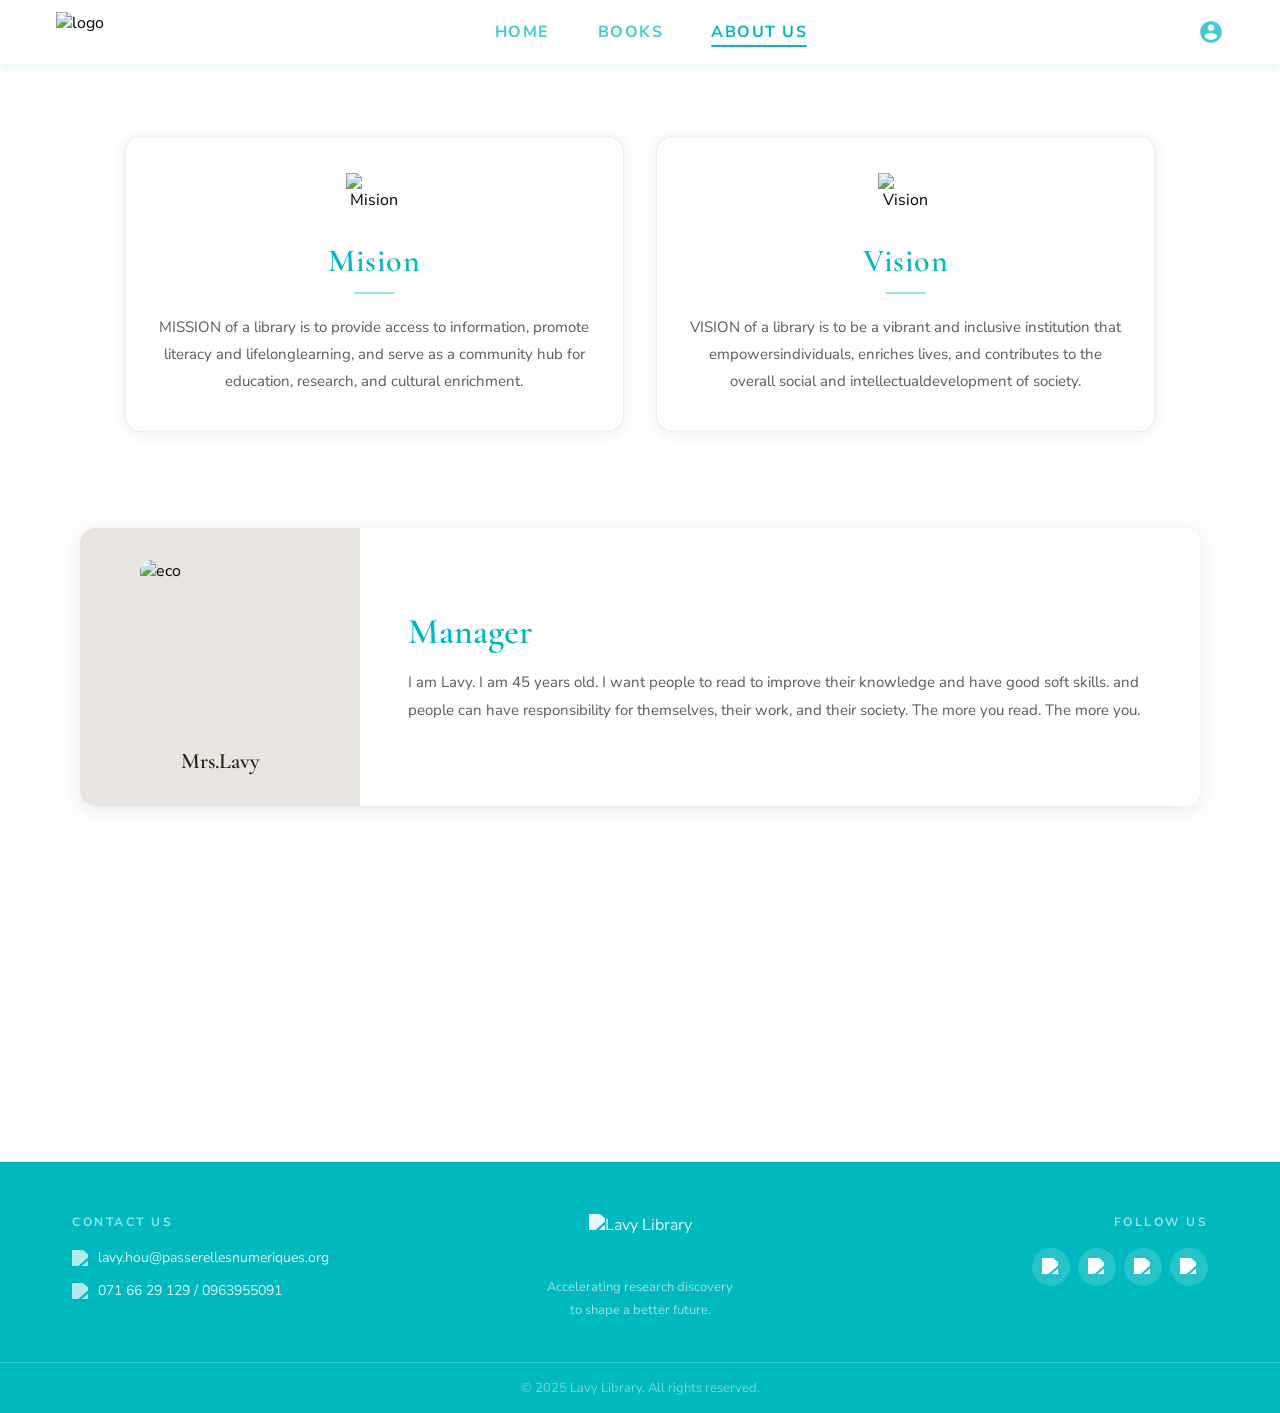
==== pages/about_us.html @ 23744863 "refactor: update navigation bar layout and standardize footer design across all pages" ====
<!DOCTYPE html>
<html lang="en">

<head>
    <meta charset="UTF-8">
    <meta name="viewport" content="width=device-width, initial-scale=1.0">
    <link href='https://unpkg.com/boxicons@2.1.4/css/boxicons.min.css' rel='stylesheet'>
    <link rel="stylesheet" href="https://fonts.googleapis.com/icon?family=Material+Icons">
    <title>About Us</title>
    <link rel="icon" href="../images/header-logo.png" type="image/icon type">
    <link rel="stylesheet" href="../css/about_us.css">
</head>

<body>
    <nav>
        <div class="logo">
            <img src="../images/logo.png" alt="logo">
        </div>
        <div class="menu-bar">
            <ul>
                <li><a href="/index.html">Home</a></li>
                <li><a href="../pages/books.html">Books</a></li>
                <li><a href="#" style="color: #00B9BE;">About us</a></li>
            </ul>
        </div>
        <a href="../pages/register.html"><i class="material-icons icons-color">account_circle</i></a>
    </nav>
    <main>
        <div class="about-main-center">
            <div class="card-header">
                <div class="card-header-1">
                    <img src="../images/about-us/mission.png" alt="Mision">
                    <h3>Mision</h3>
                    <hr>
                </div>
                <div class="card-header-2">
                    <p>MISSION of a library is to provide access to information, promote literacy and lifelonglearning,
                        and serve as a community hub for education, research, and cultural enrichment.</p>
                </div>
            </div>
            <div class="card-bottom">
                <div class="card-bottom-1">
                    <img src="../images/about-us/visions.png" alt="Vision">
                    <h3>Vision</h3>
                    <hr>
                </div>
                <div class="card-bottom-2">
                    <p>VISION of a library is to be a vibrant and inclusive institution that empowersindividuals,
                        enriches lives, and contributes to the overall social and intellectualdevelopment of society.
                    </p>
                </div>
            </div>
        </div>
    </main>
    <div class="card-ceo">
        <div class="card-ceo-left">
            <img src="../images/about-us/teacher.jfif" alt="eco">
            <h3>Mrs.Lavy</h3>
        </div>
        <div class="card-ceo-right">
            <h2>Manager</h2>
            <p>I am Lavy. I am 45 years old. I want people to read to improve their knowledge and have good soft
                skills. and people can have responsibility for themselves, their work, and their society. The more
                you read. The more you.</p>
        </div>
    </div>
    <div class="map">
        <iframe
            src="https://www.google.com/maps/embed?pb=!1m14!1m8!1m3!1d977.2362883243544!2d104.88500942611999!3d11.555789672867826!3m2!1i1024!2i768!4f13.1!3m3!1m2!1s0x310951add5e2cd81%3A0x171e0b69c7c6f7ba!2sPasserelles%20num%C3%A9riques%20Cambodia%20(PNC)!5e0!3m2!1sen!2skh!4v1695632134643!5m2!1sen!2skh"
            width="100%" height="300" style="border:0;" allowfullscreen="" loading="lazy"
            referrerpolicy="no-referrer-when-downgrade"></iframe>
    </div>
    <footer>
        <div class="footer-top">
            <div class="footer-left">
                <h3>Contact Us</h3>
                <div class="email">
                    <img src="../images/follow us/email.png" alt="email">
                    <p>lavy.hou@passerellesnumeriques.org</p>
                </div>
                <div class="phone-call">
                    <img src="../images/follow us/phone-call.png" alt="call">
                    <p>071 66 29 129 / 0963955091</p>
                </div>
            </div>
            <div class="footer-center">
                <img src="../images/logo.png" alt="Lavy Library" class="footer-logo">
                <p class="footer-tagline">Accelerating research discovery<br>to shape a better future.</p>
            </div>
            <div class="footer-right">
                <h3>Follow Us</h3>
                <div class="icon">
                    <a href="https://www.linkedin.com/feed/" target="_blank"><img src="../images/follow us/linkedin.png" alt="LinkedIn"></a>
                    <a href="https://www.facebook.com/" target="_blank"><img src="../images/follow us/facebook.png" alt="Facebook"></a>
                    <a href="https://www.instagram.com/" target="_blank"><img src="../images/follow us/instagram.png" alt="Instagram"></a>
                    <a href="https://www.twitter.com/" target="_blank"><img src="../images/follow us/twitter.png" alt="Twitter"></a>
                </div>
            </div>
        </div>
        <div class="footer-bottom">
            <p>© 2025 Lavy Library. All rights reserved.</p>
        </div>
    </footer>
</body>

</html>
---- css/about_us.css ----
@import url('https://fonts.googleapis.com/css2?family=Cormorant+Garamond:ital,wght@0,400;0,500;0,600;0,700;1,400&family=Nunito+Sans:opsz,wght@6..12,400;6..12,500;6..12,600;6..12,700&display=swap');

:root {
  --teal: #00B9BE;
  --teal-dark: #009aa0;
  --white: #ffffff;
  --text: #1a1a1a;
  --text-muted: #555555;
  --nav-bg: #ffffff;
  --nav-text: #00B9BE;
  --gold: #ffffff;
  --accent: #00B9BE;
}

* {
  padding: 0;
  margin: 0;
  box-sizing: border-box;
  font-family: 'Nunito Sans', Arial, sans-serif;
}

nav {
  position: sticky;
  top: 0;
  z-index: 100;
  background: var(--nav-bg);
  display: flex;
  align-items: center;
  justify-content: space-between;
  padding: 0 56px;
  height: 64px;
  box-shadow: 0 2px 12px rgba(0,185,190,0.15);
}

nav .logo { display: flex; align-items: center; }
nav .logo img { height: 40px; width: auto; padding: 0; margin: 0; }
nav .menu-bar { margin: 0; }

nav .menu-bar ul {
  display: flex;
  align-items: center;
  gap: 48px;
  list-style: none;
}

nav .menu-bar ul li { margin: 0; }

nav .menu-bar ul li a {
  text-decoration: none;
  color: rgba(0,185,190,0.75);
  font-size: 16px;
  font-weight: 700;
  letter-spacing: 1.5px;
  text-transform: uppercase;
  transition: color 0.25s ease;
  position: relative;
  padding-bottom: 4px;
}

nav .menu-bar ul li a::after {
  content: '';
  position: absolute;
  bottom: 0; left: 0;
  width: 0; height: 2px;
  background: var(--teal);
  border-radius: 2px;
  transition: width 0.25s ease;
}

nav .menu-bar ul li a:hover { color: var(--teal) !important; font-weight: 700; }
nav .menu-bar ul li a:hover::after { width: 100%; }
nav .menu-bar ul li a[style*="color"] { color: var(--teal) !important; }
nav .menu-bar ul li a[style*="color"]::after { width: 100%; }

nav .icons-color {
  font-size: 26px;
  color: rgba(0,185,190,0.75);
  display: block;
  line-height: 1;
  transition: color 0.25s ease, transform 0.25s ease;
  margin: 0;
}

nav > a:last-child { text-decoration: none; display: flex; align-items: center; }
nav > a:last-child:hover .icons-color { color: var(--teal); transform: scale(1.12); }

@media (max-width: 1024px) { nav { padding: 0 32px; } }
@media (max-width: 730px) {
  nav { padding: 0 24px; height: 56px; }
  nav .logo img { height: 32px; }
  nav .menu-bar ul { gap: 28px; }
  nav .menu-bar ul li a { font-size: 14px; letter-spacing: 1px; }
  nav .icons-color { font-size: 22px; }
}
@media (max-width: 420px) {
  nav { padding: 0 16px; }
  nav .logo img { display: none; }
  nav .menu-bar ul { gap: 16px; }
  nav .menu-bar ul li a { font-size: 13px; letter-spacing: 0.5px; }
}

/* ── FOOTER ── */
footer { background: var(--teal); margin-top: 0; }
footer .footer-top {
  display: grid; grid-template-columns: 1fr auto 1fr;
  align-items: start; gap: 40px; padding: 52px 72px 40px;
  border-bottom: 1px solid rgba(255,255,255,0.2);
}
footer .footer-left { display: flex; flex-direction: column; gap: 14px; }
footer .footer-left h3, footer .footer-right h3 {
  font-family: 'Nunito Sans', sans-serif; font-size: 12px; font-weight: 700;
  color: rgba(255,255,255,0.6); letter-spacing: 2.5px; text-transform: uppercase; margin-bottom: 4px;
}
footer .footer-left .email, footer .footer-left .phone-call { display: flex; align-items: center; gap: 10px; }
footer .footer-left .email img, footer .footer-left .phone-call img {
  width: 16px; height: 16px; object-fit: contain;
  filter: brightness(0) invert(1); opacity: 0.7; flex-shrink: 0; margin-left: 0;
}
footer .footer-left .email p, footer .footer-left .phone-call p { font-size: 14px; color: rgba(255,255,255,0.88); margin: 0; }
footer .footer-center { display: flex; flex-direction: column; align-items: center; text-align: center; gap: 12px; }
footer .footer-center .footer-logo { height: 50px; width: auto; filter: brightness(0) invert(1); opacity: 0.9; }
footer .footer-center .footer-tagline { font-size: 13px; color: rgba(255,255,255,0.6); line-height: 1.75; margin: 0; }
footer .footer-right { display: flex; flex-direction: column; align-items: flex-end; gap: 14px; }
footer .footer-right .icon { display: flex; align-items: center; gap: 8px; padding: 0; }
footer .footer-right .icon a {
  display: flex; align-items: center; justify-content: center;
  width: 38px; height: 38px; background: rgba(255,255,255,0.15);
  border-radius: 50%; transition: background 0.2s, transform 0.2s;
}
footer .footer-right .icon a:hover { background: rgba(255,255,255,0.3); transform: translateY(-3px); }
footer .footer-right .icon img { width: 18px; height: 18px; object-fit: contain; filter: brightness(0) invert(1); margin: 0; }
footer .footer-bottom { padding: 16px 72px; text-align: center; }
footer .footer-bottom p { font-size: 13px; color: rgba(255,255,255,0.45); margin: 0; }
@media (max-width: 730px) {
  footer .footer-top { grid-template-columns: 1fr; text-align: center; padding: 36px 24px 28px; gap: 28px; }
  footer .footer-left { align-items: center; }
  footer .footer-right { align-items: center; }
  footer .footer-bottom { padding: 14px 24px; }
}
@media (max-width: 420px) {
  footer .footer-top { padding: 28px 16px 24px; }
  footer .footer-bottom { padding: 12px 16px; }
}

/* ── MAIN / MISSION & VISION ── */
main {
  padding: 72px 80px 48px;
  height: auto;
  display: block;
}

@media (max-width: 730px) { main { padding: 48px 24px 40px; } }

main .about-main-center {
  display: grid;
  grid-template-columns: repeat(2, 1fr);
  gap: 32px;
  padding: 0 4%;
}

@media (max-width: 420px) {
  main .about-main-center {
    grid-template-columns: 1fr;
    gap: 24px;
    padding: 0;
  }
}

main .about-main-center .card-header,
main .about-main-center .card-bottom {
  background: #ffffff;
  border-radius: 16px;
  border: 1px solid rgba(0,0,0,0.07);
  box-shadow: 0 2px 16px rgba(0,0,0,0.08);
  padding: 36px 32px;
  display: flex;
  flex-direction: column;
  align-items: center;
  text-align: center;
  gap: 0;
  transition: transform 0.3s ease, box-shadow 0.3s ease;
}

main .about-main-center .card-header:hover,
main .about-main-center .card-bottom:hover {
  transform: translateY(-4px);
  box-shadow: 0 8px 32px rgba(0,185,190,0.15);
}

main .about-main-center .card-header .card-header-1,
main .about-main-center .card-bottom .card-bottom-1 {
  display: flex;
  flex-direction: column;
  align-items: center;
  gap: 12px;
  margin-bottom: 20px;
}

main .about-main-center .card-header .card-header-1 img,
main .about-main-center .card-bottom .card-bottom-1 img {
  width: 56px;
  height: 56px;
  object-fit: contain;
  padding: 0;
}

main .about-main-center .card-header .card-header-1 h3,
main .about-main-center .card-bottom .card-bottom-1 h3 {
  font-family: 'Cormorant Garamond', serif;
  font-size: 32px;
  font-weight: 600;
  color: #00B9BE;
  letter-spacing: 0.5px;
}

main .about-main-center .card-header .card-header-1 hr,
main .about-main-center .card-bottom .card-bottom-1 hr {
  width: 40px;
  border: none;
  border-top: 2px solid #00B9BE;
  opacity: 0.4;
}

main .about-main-center .card-header .card-header-2 p,
main .about-main-center .card-bottom .card-bottom-2 p {
  font-family: 'Nunito Sans', sans-serif;
  font-size: 15px;
  line-height: 1.8;
  color: #5a5a5a;
  text-align: center;
}

/* ── CEO CARD ── */
.card-ceo {
  display: grid;
  grid-template-columns: 280px 1fr;
  margin: 48px 80px 56px;
  border-radius: 16px;
  overflow: hidden;
  box-shadow: 0 4px 24px rgba(0,0,0,0.1);
  height: auto;
}

@media (max-width: 1024px) { .card-ceo { margin: 40px 32px; } }
@media (max-width: 730px)  { .card-ceo { grid-template-columns: 1fr 1fr; margin: 32px 24px; } }
@media (max-width: 420px)  { .card-ceo { grid-template-columns: 1fr; margin: 24px 16px; } }

.card-ceo .card-ceo-left {
  background: #e8e4df;
  display: flex;
  flex-direction: column;
  align-items: center;
  justify-content: center;
  padding: 32px 20px;
  gap: 8px;
}

.card-ceo .card-ceo-left img {
  width: 160px;
  height: 180px;
  object-fit: cover;
  border-radius: 12px;
  padding: 0;
  margin: 0;
}

.card-ceo .card-ceo-left h3 {
  font-family: 'Cormorant Garamond', serif;
  font-size: 22px;
  font-weight: 600;
  color: #2C1A10;
  text-align: center;
  margin: 0;
  padding: 0;
}

.card-ceo .card-ceo-right {
  background: #ffffff;
  display: flex;
  flex-direction: column;
  justify-content: center;
  padding: 40px 48px;
}

.card-ceo .card-ceo-right h2 {
  font-family: 'Cormorant Garamond', serif;
  font-size: 36px;
  font-weight: 600;
  color: #00B9BE;
  margin-bottom: 16px;
  padding: 0;
}

.card-ceo .card-ceo-right p {
  font-family: 'Nunito Sans', sans-serif;
  font-size: 15px;
  line-height: 1.85;
  color: #5a5a5a;
  text-align: left;
  padding: 0;
  margin: 0;
}

@media (max-width: 730px) {
  .card-ceo .card-ceo-right { padding: 24px; }
  .card-ceo .card-ceo-right h2 { font-size: 28px; }
}
@media (max-width: 420px) {
  .card-ceo .card-ceo-left img { width: 120px; height: 140px; }
  .card-ceo .card-ceo-right { padding: 20px; }
  .card-ceo .card-ceo-right p { text-align: center; }
}

/* ── MAP ── */
.map {
  width: 100%;
  margin-top: 0;
}

.map iframe { display: block; }
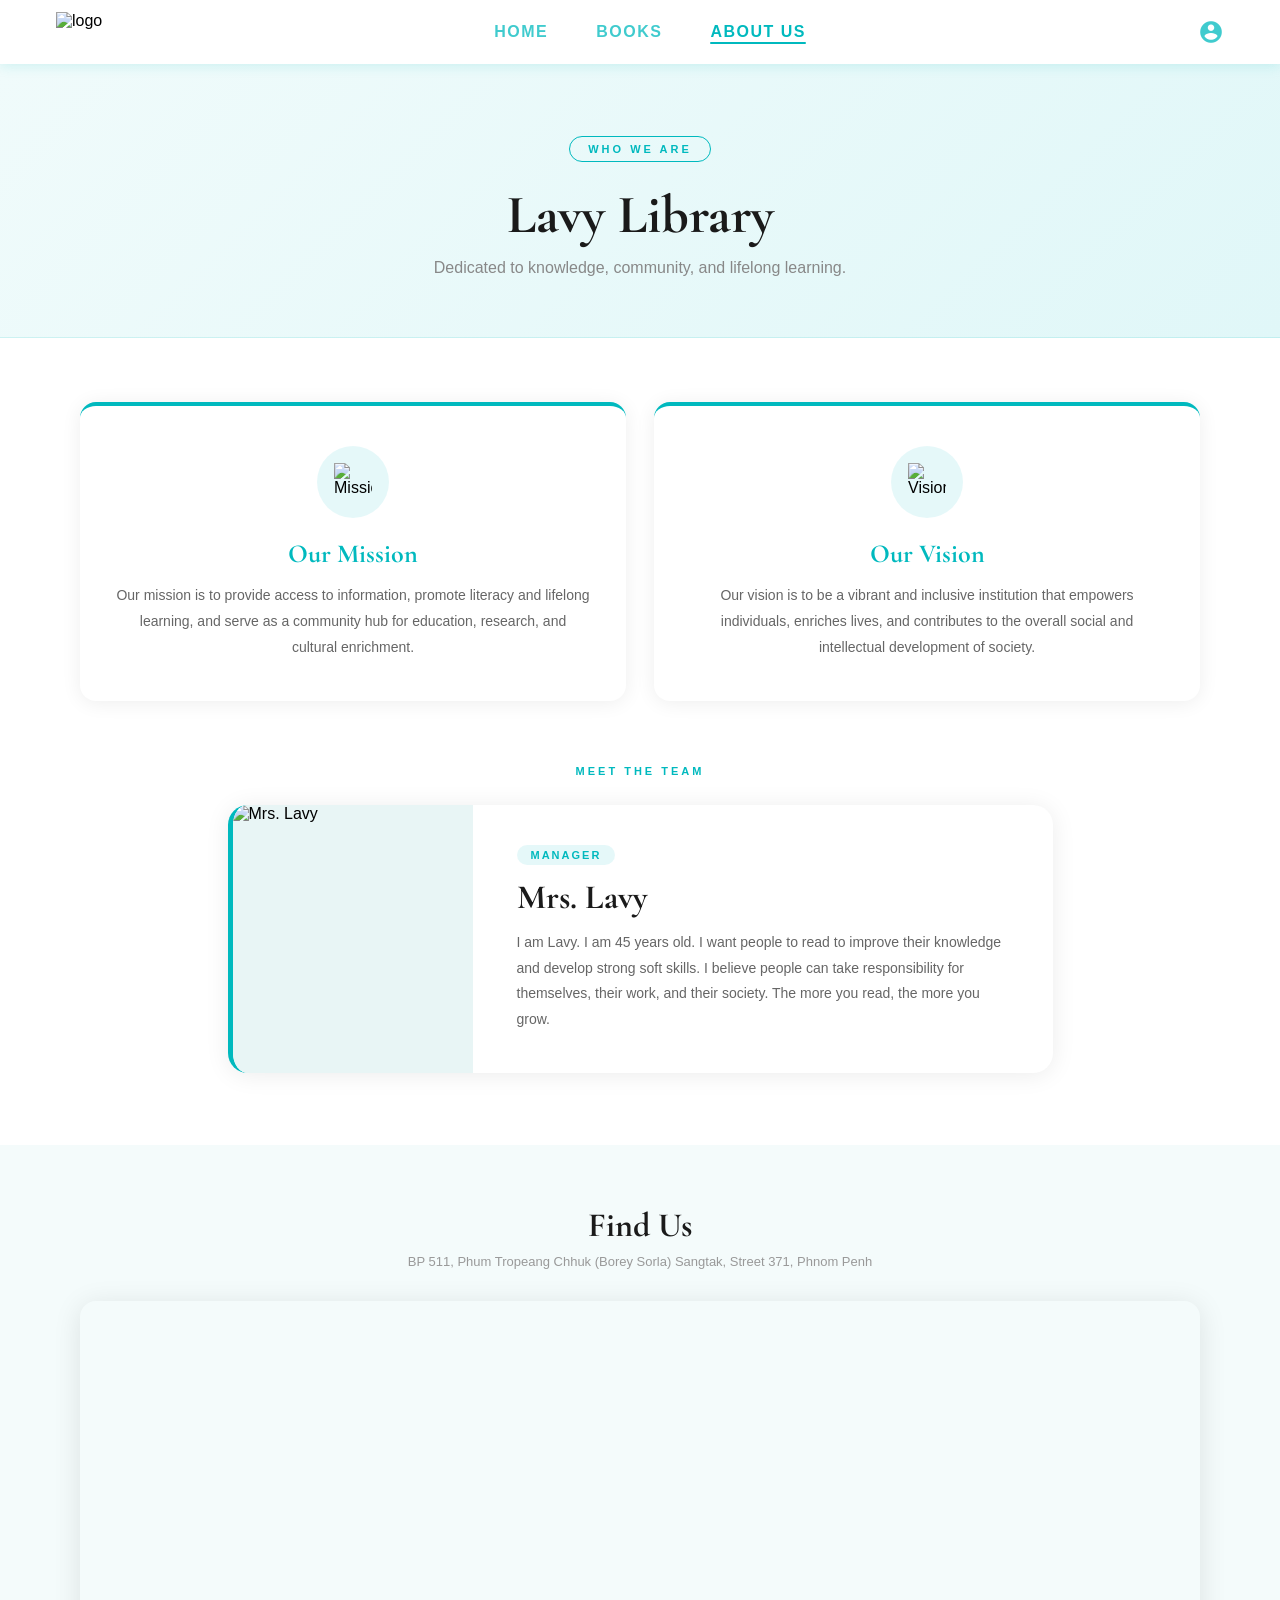
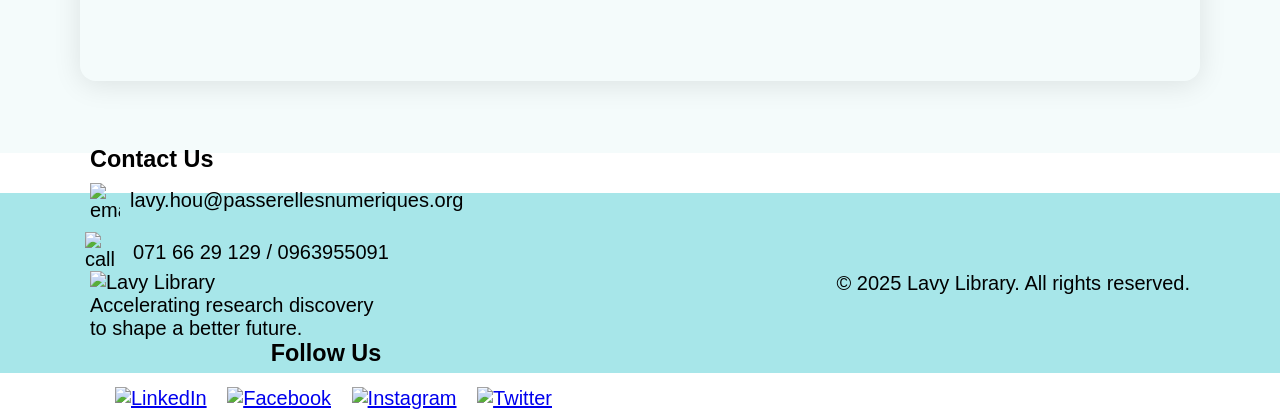
==== commit 0c74673d: "refactor: overhaul about us page layout with responsive hero, mission-vision, and manager sections" ====
--- a/pages/about_us.html
+++ b/pages/about_us.html
@@ -6,6 +6,7 @@
     <meta name="viewport" content="width=device-width, initial-scale=1.0">
     <link href='https://unpkg.com/boxicons@2.1.4/css/boxicons.min.css' rel='stylesheet'>
     <link rel="stylesheet" href="https://fonts.googleapis.com/icon?family=Material+Icons">
+    <link href="https://fonts.googleapis.com/css2?family=Cormorant+Garamond:wght@600;700&family=Nunito+Sans:opsz,wght@6..12,400;6..12,600;6..12,700&display=swap" rel="stylesheet">
     <title>About Us</title>
     <link rel="icon" href="../images/header-logo.png" type="image/icon type">
     <link rel="stylesheet" href="../css/about_us.css">
@@ -25,51 +26,61 @@
         </div>
         <a href="../pages/register.html"><i class="material-icons icons-color">account_circle</i></a>
     </nav>
-    <main>
-        <div class="about-main-center">
-            <div class="card-header">
-                <div class="card-header-1">
-                    <img src="../images/about-us/mission.png" alt="Mision">
-                    <h3>Mision</h3>
-                    <hr>
-                </div>
-                <div class="card-header-2">
-                    <p>MISSION of a library is to provide access to information, promote literacy and lifelonglearning,
-                        and serve as a community hub for education, research, and cultural enrichment.</p>
-                </div>
+
+    <!-- Page Hero -->
+    <div class="about-hero">
+        <span class="about-eyebrow">Who We Are</span>
+        <h1>Lavy Library</h1>
+        <p>Dedicated to knowledge, community, and lifelong learning.</p>
+    </div>
+
+    <!-- Mission & Vision -->
+    <section class="mission-vision">
+        <div class="mv-card">
+            <div class="mv-icon">
+                <img src="../images/about-us/mission.png" alt="Mission">
             </div>
-            <div class="card-bottom">
-                <div class="card-bottom-1">
-                    <img src="../images/about-us/visions.png" alt="Vision">
-                    <h3>Vision</h3>
-                    <hr>
-                </div>
-                <div class="card-bottom-2">
-                    <p>VISION of a library is to be a vibrant and inclusive institution that empowersindividuals,
-                        enriches lives, and contributes to the overall social and intellectualdevelopment of society.
-                    </p>
-                </div>
+            <h3>Our Mission</h3>
+            <p>Our mission is to provide access to information, promote literacy and lifelong learning, and serve as a community hub for education, research, and cultural enrichment.</p>
+        </div>
+        <div class="mv-card">
+            <div class="mv-icon">
+                <img src="../images/about-us/visions.png" alt="Vision">
+            </div>
+            <h3>Our Vision</h3>
+            <p>Our vision is to be a vibrant and inclusive institution that empowers individuals, enriches lives, and contributes to the overall social and intellectual development of society.</p>
+        </div>
+    </section>
+
+    <!-- Manager Card -->
+    <section class="manager-section">
+        <span class="section-label">Meet the Team</span>
+        <div class="manager-card">
+            <div class="manager-photo">
+                <img src="../images/about-us/teacher.jfif" alt="Mrs. Lavy">
+            </div>
+            <div class="manager-info">
+                <span class="manager-role">Manager</span>
+                <h2>Mrs. Lavy</h2>
+                <p>I am Lavy. I am 45 years old. I want people to read to improve their knowledge and develop strong soft skills. I believe people can take responsibility for themselves, their work, and their society. The more you read, the more you grow.</p>
             </div>
         </div>
-    </main>
-    <div class="card-ceo">
-        <div class="card-ceo-left">
-            <img src="../images/about-us/teacher.jfif" alt="eco">
-            <h3>Mrs.Lavy</h3>
+    </section>
+
+    <!-- Map -->
+    <section class="map-section">
+        <div class="map-header">
+            <h3>Find Us</h3>
+            <p>BP 511, Phum Tropeang Chhuk (Borey Sorla) Sangtak, Street 371, Phnom Penh</p>
         </div>
-        <div class="card-ceo-right">
-            <h2>Manager</h2>
-            <p>I am Lavy. I am 45 years old. I want people to read to improve their knowledge and have good soft
-                skills. and people can have responsibility for themselves, their work, and their society. The more
-                you read. The more you.</p>
+        <div class="map">
+            <iframe
+                src="https://www.google.com/maps/embed?pb=!1m14!1m8!1m3!1d977.2362883243544!2d104.88500942611999!3d11.555789672867826!3m2!1i1024!2i768!4f13.1!3m3!1m2!1s0x310951add5e2cd81%3A0x171e0b69c7c6f7ba!2sPasserelles%20num%C3%A9riques%20Cambodia%20(PNC)!5e0!3m2!1sen!2skh!4v1695632134643!5m2!1sen!2skh"
+                allowfullscreen="" loading="lazy"
+                referrerpolicy="no-referrer-when-downgrade"></iframe>
         </div>
-    </div>
-    <div class="map">
-        <iframe
-            src="https://www.google.com/maps/embed?pb=!1m14!1m8!1m3!1d977.2362883243544!2d104.88500942611999!3d11.555789672867826!3m2!1i1024!2i768!4f13.1!3m3!1m2!1s0x310951add5e2cd81%3A0x171e0b69c7c6f7ba!2sPasserelles%20num%C3%A9riques%20Cambodia%20(PNC)!5e0!3m2!1sen!2skh!4v1695632134643!5m2!1sen!2skh"
-            width="100%" height="300" style="border:0;" allowfullscreen="" loading="lazy"
-            referrerpolicy="no-referrer-when-downgrade"></iframe>
-    </div>
+    </section>
+
     <footer>
         <div class="footer-top">
             <div class="footer-left">
@@ -103,4 +114,4 @@
     </footer>
 </body>
 
-</html>+</html>
--- a/css/about_us.css
+++ b/css/about_us.css
@@ -1,53 +1,84 @@
-@import url('https://fonts.googleapis.com/css2?family=Cormorant+Garamond:ital,wght@0,400;0,500;0,600;0,700;1,400&family=Nunito+Sans:opsz,wght@6..12,400;6..12,500;6..12,600;6..12,700&display=swap');
-
-:root {
-  --teal: #00B9BE;
-  --teal-dark: #009aa0;
-  --white: #ffffff;
-  --text: #1a1a1a;
-  --text-muted: #555555;
-  --nav-bg: #ffffff;
-  --nav-text: #00B9BE;
-  --gold: #ffffff;
-  --accent: #00B9BE;
-}
-
 * {
   padding: 0;
   margin: 0;
-  box-sizing: border-box;
-  font-family: 'Nunito Sans', Arial, sans-serif;
+  font-family: Arial, Helvetica, sans-serif;
 }
 
 nav {
   position: sticky;
   top: 0;
   z-index: 100;
-  background: var(--nav-bg);
+  background: #ffffff;
   display: flex;
   align-items: center;
   justify-content: space-between;
   padding: 0 56px;
   height: 64px;
-  box-shadow: 0 2px 12px rgba(0,185,190,0.15);
-}
-
-nav .logo { display: flex; align-items: center; }
-nav .logo img { height: 40px; width: auto; padding: 0; margin: 0; }
-nav .menu-bar { margin: 0; }
-
+  box-shadow: 0 2px 12px rgba(0, 185, 190, 0.15);
+}
+@media screen and (max-width: 1024px) {
+  nav {
+    padding: 0 32px;
+  }
+}
+@media screen and (max-width: 730px) {
+  nav {
+    padding: 0 24px;
+    height: 56px;
+  }
+}
+@media screen and (max-width: 420px) {
+  nav {
+    padding: 0 16px;
+  }
+}
+nav .logo {
+  display: flex;
+  align-items: center;
+}
+nav .logo img {
+  height: 40px;
+  width: auto;
+  padding: 0;
+  margin: 0;
+}
+@media screen and (max-width: 730px) {
+  nav .logo img {
+    height: 32px;
+  }
+}
+@media screen and (max-width: 420px) {
+  nav .logo img {
+    display: none;
+  }
+}
+nav .menu-bar {
+  margin: 0;
+}
 nav .menu-bar ul {
   display: flex;
   align-items: center;
   gap: 48px;
   list-style: none;
-}
-
-nav .menu-bar ul li { margin: 0; }
-
+  margin: 0;
+  padding: 0;
+}
+@media screen and (max-width: 730px) {
+  nav .menu-bar ul {
+    gap: 28px;
+  }
+}
+@media screen and (max-width: 420px) {
+  nav .menu-bar ul {
+    gap: 16px;
+  }
+}
+nav .menu-bar ul li {
+  margin: 0;
+}
 nav .menu-bar ul li a {
   text-decoration: none;
-  color: rgba(0,185,190,0.75);
+  color: rgba(0, 185, 190, 0.75);
   font-size: 16px;
   font-weight: 700;
   letter-spacing: 1.5px;
@@ -56,265 +87,512 @@
   position: relative;
   padding-bottom: 4px;
 }
-
+@media screen and (max-width: 730px) {
+  nav .menu-bar ul li a {
+    font-size: 14px;
+    letter-spacing: 1px;
+  }
+}
+@media screen and (max-width: 420px) {
+  nav .menu-bar ul li a {
+    font-size: 13px;
+    letter-spacing: 0.5px;
+  }
+}
 nav .menu-bar ul li a::after {
-  content: '';
+  content: "";
   position: absolute;
-  bottom: 0; left: 0;
-  width: 0; height: 2px;
-  background: var(--teal);
+  bottom: 0;
+  left: 0;
+  width: 0;
+  height: 2px;
+  background: #00B9BE;
   border-radius: 2px;
   transition: width 0.25s ease;
 }
-
-nav .menu-bar ul li a:hover { color: var(--teal) !important; font-weight: 700; }
-nav .menu-bar ul li a:hover::after { width: 100%; }
-nav .menu-bar ul li a[style*="color"] { color: var(--teal) !important; }
-nav .menu-bar ul li a[style*="color"]::after { width: 100%; }
-
+nav .menu-bar ul li a:hover {
+  color: #00B9BE;
+  font-weight: 700;
+}
+nav .menu-bar ul li a:hover::after {
+  width: 100%;
+}
+nav .menu-bar ul li a[style*=color] {
+  color: #00B9BE !important;
+}
+nav .menu-bar ul li a[style*=color]::after {
+  width: 100%;
+}
 nav .icons-color {
   font-size: 26px;
-  color: rgba(0,185,190,0.75);
+  color: rgba(0, 185, 190, 0.75);
   display: block;
   line-height: 1;
   transition: color 0.25s ease, transform 0.25s ease;
   margin: 0;
 }
+@media screen and (max-width: 730px) {
+  nav .icons-color {
+    font-size: 22px;
+  }
+}
+nav > a:last-child {
+  text-decoration: none;
+  display: flex;
+  align-items: center;
+}
+nav > a:last-child:hover .icons-color {
+  color: #00B9BE;
+  transform: scale(1.12);
+}
 
-nav > a:last-child { text-decoration: none; display: flex; align-items: center; }
-nav > a:last-child:hover .icons-color { color: var(--teal); transform: scale(1.12); }
+footer {
+  font-size: 20px;
+  background: rgba(0, 184, 190, 0.3450980392);
+  height: 180px;
+  margin-top: 40px;
+  display: flex;
+  justify-content: space-between;
+  align-items: center;
+  padding: 0px 90px;
+}
+@media screen and (max-width: 730px) {
+  footer {
+    font-size: 15px;
+    padding: 0px 50px;
+    height: 150px;
+  }
+}
+@media screen and (max-width: 420px) {
+  footer {
+    justify-content: center;
+    height: 70px;
+  }
+}
+@media screen and (max-width: 420px) {
+  footer .footer-left h3 {
+    font-size: 15px;
+  }
+}
+footer .footer-left {
+  display: flex;
+  flex-direction: column;
+  gap: 10px;
+}
+footer .footer-left .email {
+  display: flex;
+  align-items: center;
+  gap: 10px;
+}
+footer .footer-left .email img {
+  width: 30px;
+}
+@media screen and (max-width: 420px) {
+  footer .footer-left .email img {
+    width: 20px;
+  }
+}
+footer .footer-left .email p {
+  margin-top: -5px;
+}
+@media screen and (max-width: 730px) {
+  footer .footer-left .email p {
+    font-size: 15px;
+  }
+}
+@media screen and (max-width: 420px) {
+  footer .footer-left .email p {
+    font-size: 10px;
+  }
+}
+footer .footer-left .phone-call {
+  display: flex;
+  align-items: center;
+  gap: 10px;
+}
+footer .footer-left .phone-call img {
+  width: 38px;
+  margin-left: -5px;
+}
+@media screen and (max-width: 420px) {
+  footer .footer-left .phone-call img {
+    width: 28px;
+  }
+}
+footer .footer-left .phone-call p {
+  margin-top: 2px;
+}
+@media screen and (max-width: 730px) {
+  footer .footer-left .phone-call p {
+    font-size: 15px;
+  }
+}
+@media screen and (max-width: 420px) {
+  footer .footer-left .phone-call p {
+    font-size: 10px;
+  }
+}
+@media screen and (max-width: 420px) {
+  footer .footer-left {
+    display: none;
+  }
+}
+footer .footer-right h3 {
+  text-align: center;
+}
+@media screen and (max-width: 420px) {
+  footer .footer-right h3 {
+    font-size: 15px;
+  }
+}
+footer .footer-right .icon {
+  padding: 10px;
+}
+@media screen and (max-width: 420px) {
+  footer .footer-right .icon {
+    padding: 0px;
+  }
+}
+footer .footer-right .icon img {
+  width: 30px;
+  margin-left: 15px;
+  margin-top: 10px;
+}
+@media screen and (max-width: 420px) {
+  footer .footer-right .icon img {
+    width: 20px;
+    margin-left: 2px;
+  }
+}
 
-@media (max-width: 1024px) { nav { padding: 0 32px; } }
-@media (max-width: 730px) {
-  nav { padding: 0 24px; height: 56px; }
-  nav .logo img { height: 32px; }
-  nav .menu-bar ul { gap: 28px; }
-  nav .menu-bar ul li a { font-size: 14px; letter-spacing: 1px; }
-  nav .icons-color { font-size: 22px; }
-}
-@media (max-width: 420px) {
-  nav { padding: 0 16px; }
-  nav .logo img { display: none; }
-  nav .menu-bar ul { gap: 16px; }
-  nav .menu-bar ul li a { font-size: 13px; letter-spacing: 0.5px; }
+.about-hero {
+  background: linear-gradient(135deg, #f0fbfb 0%, #e0f7f8 100%);
+  padding: 72px 80px 60px;
+  text-align: center;
+  border-bottom: 1px solid rgba(0, 185, 190, 0.15);
+}
+@media screen and (max-width: 730px) {
+  .about-hero {
+    padding: 52px 40px 44px;
+  }
+}
+@media screen and (max-width: 420px) {
+  .about-hero {
+    padding: 40px 20px 32px;
+  }
+}
+.about-hero .about-eyebrow {
+  display: inline-block;
+  font-size: 11px;
+  font-weight: 700;
+  letter-spacing: 3px;
+  text-transform: uppercase;
+  color: #00B9BE;
+  border: 1px solid #00B9BE;
+  padding: 6px 18px;
+  border-radius: 100px;
+  margin-bottom: 20px;
+}
+.about-hero h1 {
+  font-family: "Cormorant Garamond", serif;
+  font-size: 54px;
+  font-weight: 700;
+  color: #1a1a1a;
+  margin-bottom: 12px;
+}
+@media screen and (max-width: 730px) {
+  .about-hero h1 {
+    font-size: 38px;
+  }
+}
+@media screen and (max-width: 420px) {
+  .about-hero h1 {
+    font-size: 28px;
+    margin-bottom: 8px;
+  }
+}
+.about-hero p {
+  font-size: 16px;
+  color: #888;
+  margin: 0;
+}
+@media screen and (max-width: 420px) {
+  .about-hero p {
+    font-size: 13px;
+  }
 }
 
-/* ── FOOTER ── */
-footer { background: var(--teal); margin-top: 0; }
-footer .footer-top {
-  display: grid; grid-template-columns: 1fr auto 1fr;
-  align-items: start; gap: 40px; padding: 52px 72px 40px;
-  border-bottom: 1px solid rgba(255,255,255,0.2);
-}
-footer .footer-left { display: flex; flex-direction: column; gap: 14px; }
-footer .footer-left h3, footer .footer-right h3 {
-  font-family: 'Nunito Sans', sans-serif; font-size: 12px; font-weight: 700;
-  color: rgba(255,255,255,0.6); letter-spacing: 2.5px; text-transform: uppercase; margin-bottom: 4px;
-}
-footer .footer-left .email, footer .footer-left .phone-call { display: flex; align-items: center; gap: 10px; }
-footer .footer-left .email img, footer .footer-left .phone-call img {
-  width: 16px; height: 16px; object-fit: contain;
-  filter: brightness(0) invert(1); opacity: 0.7; flex-shrink: 0; margin-left: 0;
-}
-footer .footer-left .email p, footer .footer-left .phone-call p { font-size: 14px; color: rgba(255,255,255,0.88); margin: 0; }
-footer .footer-center { display: flex; flex-direction: column; align-items: center; text-align: center; gap: 12px; }
-footer .footer-center .footer-logo { height: 50px; width: auto; filter: brightness(0) invert(1); opacity: 0.9; }
-footer .footer-center .footer-tagline { font-size: 13px; color: rgba(255,255,255,0.6); line-height: 1.75; margin: 0; }
-footer .footer-right { display: flex; flex-direction: column; align-items: flex-end; gap: 14px; }
-footer .footer-right .icon { display: flex; align-items: center; gap: 8px; padding: 0; }
-footer .footer-right .icon a {
-  display: flex; align-items: center; justify-content: center;
-  width: 38px; height: 38px; background: rgba(255,255,255,0.15);
-  border-radius: 50%; transition: background 0.2s, transform 0.2s;
-}
-footer .footer-right .icon a:hover { background: rgba(255,255,255,0.3); transform: translateY(-3px); }
-footer .footer-right .icon img { width: 18px; height: 18px; object-fit: contain; filter: brightness(0) invert(1); margin: 0; }
-footer .footer-bottom { padding: 16px 72px; text-align: center; }
-footer .footer-bottom p { font-size: 13px; color: rgba(255,255,255,0.45); margin: 0; }
-@media (max-width: 730px) {
-  footer .footer-top { grid-template-columns: 1fr; text-align: center; padding: 36px 24px 28px; gap: 28px; }
-  footer .footer-left { align-items: center; }
-  footer .footer-right { align-items: center; }
-  footer .footer-bottom { padding: 14px 24px; }
-}
-@media (max-width: 420px) {
-  footer .footer-top { padding: 28px 16px 24px; }
-  footer .footer-bottom { padding: 12px 16px; }
-}
-
-/* ── MAIN / MISSION & VISION ── */
-main {
-  padding: 72px 80px 48px;
-  height: auto;
-  display: block;
-}
-
-@media (max-width: 730px) { main { padding: 48px 24px 40px; } }
-
-main .about-main-center {
+.mission-vision {
   display: grid;
   grid-template-columns: repeat(2, 1fr);
-  gap: 32px;
-  padding: 0 4%;
-}
-
-@media (max-width: 420px) {
-  main .about-main-center {
+  gap: 28px;
+  padding: 64px 80px;
+}
+@media screen and (max-width: 730px) {
+  .mission-vision {
+    padding: 48px 40px;
+    gap: 20px;
+  }
+}
+@media screen and (max-width: 420px) {
+  .mission-vision {
     grid-template-columns: 1fr;
-    gap: 24px;
-    padding: 0;
-  }
-}
-
-main .about-main-center .card-header,
-main .about-main-center .card-bottom {
+    padding: 36px 20px;
+    gap: 16px;
+  }
+}
+.mission-vision .mv-card {
   background: #ffffff;
   border-radius: 16px;
-  border: 1px solid rgba(0,0,0,0.07);
-  box-shadow: 0 2px 16px rgba(0,0,0,0.08);
-  padding: 36px 32px;
+  border-top: 4px solid #00B9BE;
+  box-shadow: 0 2px 20px rgba(0, 0, 0, 0.07);
+  padding: 40px 36px;
+  text-align: center;
+  transition: transform 0.25s ease, box-shadow 0.25s ease;
+}
+@media screen and (max-width: 730px) {
+  .mission-vision .mv-card {
+    padding: 28px 24px;
+  }
+}
+@media screen and (max-width: 420px) {
+  .mission-vision .mv-card {
+    padding: 24px 20px;
+  }
+}
+.mission-vision .mv-card:hover {
+  transform: translateY(-4px);
+  box-shadow: 0 12px 32px rgba(0, 185, 190, 0.16);
+}
+.mission-vision .mv-card .mv-icon {
+  width: 72px;
+  height: 72px;
+  background: rgba(0, 185, 190, 0.1);
+  border-radius: 50%;
+  display: flex;
+  align-items: center;
+  justify-content: center;
+  margin: 0 auto 20px;
+}
+@media screen and (max-width: 420px) {
+  .mission-vision .mv-card .mv-icon {
+    width: 56px;
+    height: 56px;
+    margin-bottom: 14px;
+  }
+}
+.mission-vision .mv-card .mv-icon img {
+  width: 38px;
+  height: 38px;
+  object-fit: contain;
+}
+@media screen and (max-width: 420px) {
+  .mission-vision .mv-card .mv-icon img {
+    width: 28px;
+    height: 28px;
+  }
+}
+.mission-vision .mv-card h3 {
+  font-family: "Cormorant Garamond", serif;
+  font-size: 26px;
+  font-weight: 700;
+  color: #00B9BE;
+  margin-bottom: 14px;
+}
+@media screen and (max-width: 420px) {
+  .mission-vision .mv-card h3 {
+    font-size: 20px;
+  }
+}
+.mission-vision .mv-card p {
+  font-size: 14px;
+  line-height: 1.85;
+  color: #666;
+  margin: 0;
+}
+@media screen and (max-width: 420px) {
+  .mission-vision .mv-card p {
+    font-size: 13px;
+  }
+}
+
+.manager-section {
+  padding: 0 80px 72px;
   display: flex;
   flex-direction: column;
   align-items: center;
+  gap: 28px;
+}
+@media screen and (max-width: 730px) {
+  .manager-section {
+    padding: 0 40px 56px;
+  }
+}
+@media screen and (max-width: 420px) {
+  .manager-section {
+    padding: 0 20px 48px;
+    gap: 20px;
+  }
+}
+.manager-section .section-label {
+  font-size: 11px;
+  font-weight: 700;
+  letter-spacing: 3px;
+  text-transform: uppercase;
+  color: #00B9BE;
+}
+.manager-section .manager-card {
+  background: #ffffff;
+  border-radius: 20px;
+  box-shadow: 0 2px 24px rgba(0, 0, 0, 0.08);
+  display: flex;
+  align-items: stretch;
+  overflow: hidden;
+  width: 100%;
+  max-width: 820px;
+  border-left: 5px solid #00B9BE;
+}
+@media screen and (max-width: 730px) {
+  .manager-section .manager-card {
+    flex-direction: column;
+    border-left: none;
+    border-top: 5px solid #00B9BE;
+    max-width: 540px;
+  }
+}
+.manager-section .manager-card .manager-photo {
+  width: 240px;
+  min-width: 240px;
+  background: #e8f5f5;
+  display: flex;
+  align-items: center;
+  justify-content: center;
+  flex-shrink: 0;
+  overflow: hidden;
+}
+@media screen and (max-width: 730px) {
+  .manager-section .manager-card .manager-photo {
+    width: 100%;
+    min-width: unset;
+    height: 280px;
+  }
+}
+@media screen and (max-width: 420px) {
+  .manager-section .manager-card .manager-photo {
+    height: 220px;
+  }
+}
+.manager-section .manager-card .manager-photo img {
+  width: 100%;
+  height: 100%;
+  object-fit: cover;
+  object-position: top;
+  display: block;
+}
+.manager-section .manager-card .manager-info {
+  padding: 40px 44px;
+  display: flex;
+  flex-direction: column;
+  justify-content: center;
+  gap: 12px;
+  text-align: left;
+}
+@media screen and (max-width: 730px) {
+  .manager-section .manager-card .manager-info {
+    padding: 28px 28px;
+    text-align: center;
+    align-items: center;
+  }
+}
+@media screen and (max-width: 420px) {
+  .manager-section .manager-card .manager-info {
+    padding: 24px 20px;
+  }
+}
+.manager-section .manager-card .manager-info .manager-role {
+  display: inline-block;
+  font-size: 11px;
+  font-weight: 700;
+  letter-spacing: 2px;
+  text-transform: uppercase;
+  color: #00B9BE;
+  background: rgba(0, 185, 190, 0.1);
+  padding: 4px 14px;
+  border-radius: 100px;
+  width: fit-content;
+}
+.manager-section .manager-card .manager-info h2 {
+  font-family: "Cormorant Garamond", serif;
+  font-size: 34px;
+  font-weight: 700;
+  color: #1a1a1a;
+  margin: 0;
+}
+@media screen and (max-width: 420px) {
+  .manager-section .manager-card .manager-info h2 {
+    font-size: 26px;
+  }
+}
+.manager-section .manager-card .manager-info p {
+  font-size: 14px;
+  line-height: 1.85;
+  color: #666;
+  margin: 0;
+}
+@media screen and (max-width: 420px) {
+  .manager-section .manager-card .manager-info p {
+    font-size: 13px;
+  }
+}
+
+.map-section {
+  background: #f4fbfb;
+  padding: 60px 80px 72px;
+}
+@media screen and (max-width: 730px) {
+  .map-section {
+    padding: 48px 40px 56px;
+  }
+}
+@media screen and (max-width: 420px) {
+  .map-section {
+    padding: 36px 20px 48px;
+  }
+}
+.map-section .map-header {
   text-align: center;
-  gap: 0;
-  transition: transform 0.3s ease, box-shadow 0.3s ease;
-}
-
-main .about-main-center .card-header:hover,
-main .about-main-center .card-bottom:hover {
-  transform: translateY(-4px);
-  box-shadow: 0 8px 32px rgba(0,185,190,0.15);
-}
-
-main .about-main-center .card-header .card-header-1,
-main .about-main-center .card-bottom .card-bottom-1 {
-  display: flex;
-  flex-direction: column;
-  align-items: center;
-  gap: 12px;
-  margin-bottom: 20px;
-}
-
-main .about-main-center .card-header .card-header-1 img,
-main .about-main-center .card-bottom .card-bottom-1 img {
-  width: 56px;
-  height: 56px;
-  object-fit: contain;
-  padding: 0;
-}
-
-main .about-main-center .card-header .card-header-1 h3,
-main .about-main-center .card-bottom .card-bottom-1 h3 {
-  font-family: 'Cormorant Garamond', serif;
-  font-size: 32px;
-  font-weight: 600;
-  color: #00B9BE;
-  letter-spacing: 0.5px;
-}
-
-main .about-main-center .card-header .card-header-1 hr,
-main .about-main-center .card-bottom .card-bottom-1 hr {
-  width: 40px;
-  border: none;
-  border-top: 2px solid #00B9BE;
-  opacity: 0.4;
-}
-
-main .about-main-center .card-header .card-header-2 p,
-main .about-main-center .card-bottom .card-bottom-2 p {
-  font-family: 'Nunito Sans', sans-serif;
-  font-size: 15px;
-  line-height: 1.8;
-  color: #5a5a5a;
-  text-align: center;
-}
-
-/* ── CEO CARD ── */
-.card-ceo {
-  display: grid;
-  grid-template-columns: 280px 1fr;
-  margin: 48px 80px 56px;
+  margin-bottom: 32px;
+}
+.map-section .map-header h3 {
+  font-family: "Cormorant Garamond", serif;
+  font-size: 34px;
+  font-weight: 700;
+  color: #1a1a1a;
+  margin-bottom: 8px;
+}
+@media screen and (max-width: 420px) {
+  .map-section .map-header h3 {
+    font-size: 24px;
+  }
+}
+.map-section .map-header p {
+  font-size: 13px;
+  color: #999;
+  margin: 0;
+}
+.map-section .map {
   border-radius: 16px;
   overflow: hidden;
-  box-shadow: 0 4px 24px rgba(0,0,0,0.1);
-  height: auto;
-}
-
-@media (max-width: 1024px) { .card-ceo { margin: 40px 32px; } }
-@media (max-width: 730px)  { .card-ceo { grid-template-columns: 1fr 1fr; margin: 32px 24px; } }
-@media (max-width: 420px)  { .card-ceo { grid-template-columns: 1fr; margin: 24px 16px; } }
-
-.card-ceo .card-ceo-left {
-  background: #e8e4df;
-  display: flex;
-  flex-direction: column;
-  align-items: center;
-  justify-content: center;
-  padding: 32px 20px;
-  gap: 8px;
-}
-
-.card-ceo .card-ceo-left img {
-  width: 160px;
-  height: 180px;
-  object-fit: cover;
-  border-radius: 12px;
-  padding: 0;
-  margin: 0;
-}
-
-.card-ceo .card-ceo-left h3 {
-  font-family: 'Cormorant Garamond', serif;
-  font-size: 22px;
-  font-weight: 600;
-  color: #2C1A10;
-  text-align: center;
-  margin: 0;
-  padding: 0;
-}
-
-.card-ceo .card-ceo-right {
-  background: #ffffff;
-  display: flex;
-  flex-direction: column;
-  justify-content: center;
-  padding: 40px 48px;
-}
-
-.card-ceo .card-ceo-right h2 {
-  font-family: 'Cormorant Garamond', serif;
-  font-size: 36px;
-  font-weight: 600;
-  color: #00B9BE;
-  margin-bottom: 16px;
-  padding: 0;
-}
-
-.card-ceo .card-ceo-right p {
-  font-family: 'Nunito Sans', sans-serif;
-  font-size: 15px;
-  line-height: 1.85;
-  color: #5a5a5a;
-  text-align: left;
-  padding: 0;
-  margin: 0;
-}
-
-@media (max-width: 730px) {
-  .card-ceo .card-ceo-right { padding: 24px; }
-  .card-ceo .card-ceo-right h2 { font-size: 28px; }
-}
-@media (max-width: 420px) {
-  .card-ceo .card-ceo-left img { width: 120px; height: 140px; }
-  .card-ceo .card-ceo-right { padding: 20px; }
-  .card-ceo .card-ceo-right p { text-align: center; }
-}
-
-/* ── MAP ── */
-.map {
+  box-shadow: 0 4px 28px rgba(0, 0, 0, 0.1);
+}
+.map-section .map iframe {
+  display: block;
   width: 100%;
-  margin-top: 0;
-}
-
-.map iframe { display: block; }+  height: 380px;
+  border: 0;
+}
+@media screen and (max-width: 420px) {
+  .map-section .map iframe {
+    height: 260px;
+  }
+}
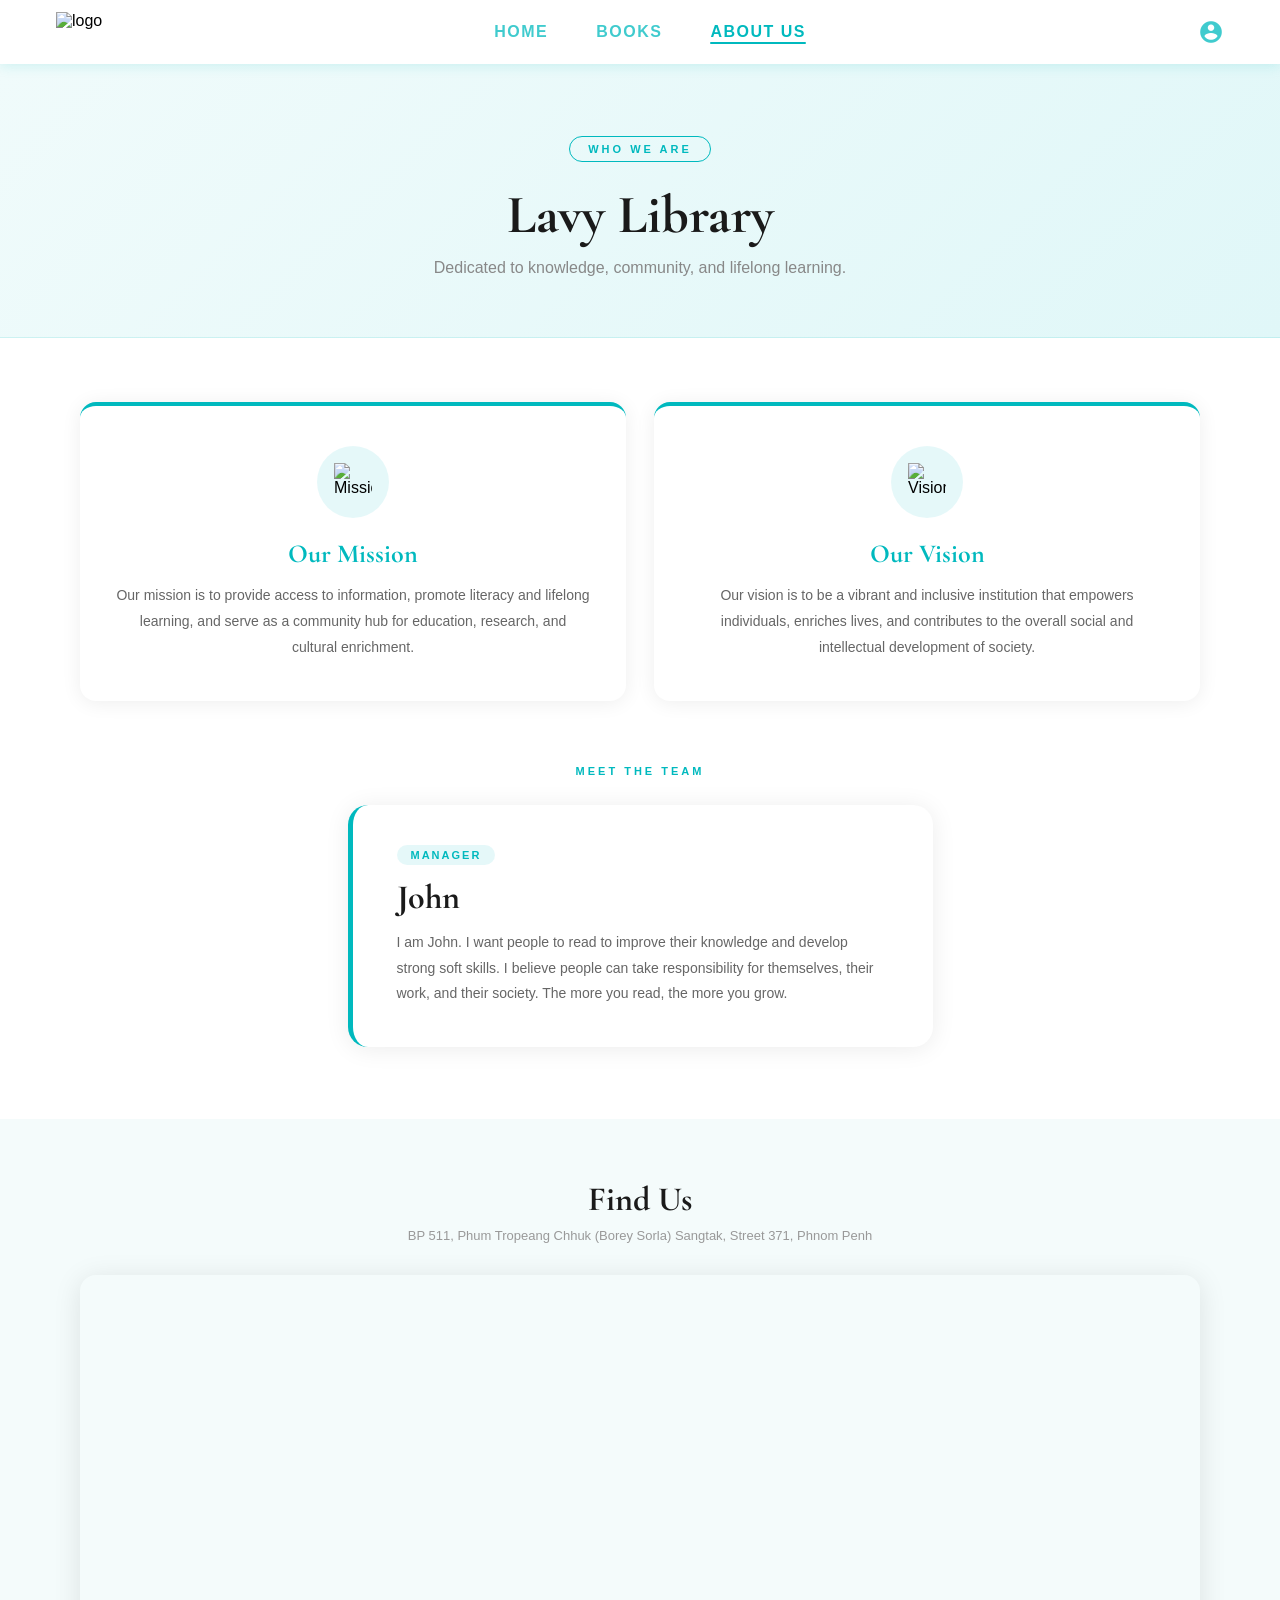
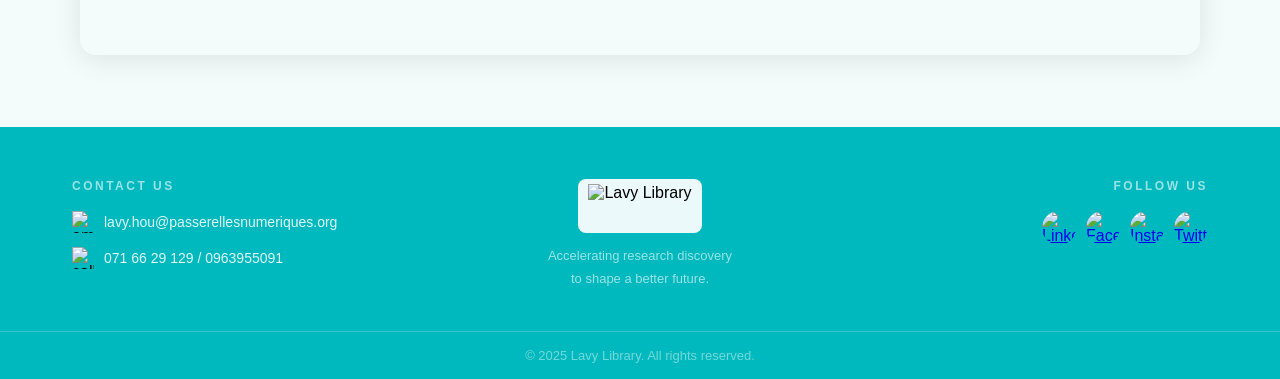
==== commit 478e76e1: "feat: update manager section with photo-less card and refine footer icon styling" ====
--- a/pages/about_us.html
+++ b/pages/about_us.html
@@ -55,14 +55,11 @@
     <!-- Manager Card -->
     <section class="manager-section">
         <span class="section-label">Meet the Team</span>
-        <div class="manager-card">
-            <div class="manager-photo">
-                <img src="../images/about-us/teacher.jfif" alt="Mrs. Lavy">
-            </div>
+        <div class="manager-card manager-card--no-photo">
             <div class="manager-info">
                 <span class="manager-role">Manager</span>
-                <h2>Mrs. Lavy</h2>
-                <p>I am Lavy. I am 45 years old. I want people to read to improve their knowledge and develop strong soft skills. I believe people can take responsibility for themselves, their work, and their society. The more you read, the more you grow.</p>
+                <h2>John</h2>
+                <p>I am John. I want people to read to improve their knowledge and develop strong soft skills. I believe people can take responsibility for themselves, their work, and their society. The more you read, the more you grow.</p>
             </div>
         </div>
     </section>
--- a/css/about_us.css
+++ b/css/about_us.css
@@ -147,122 +147,146 @@
 }
 
 footer {
-  font-size: 20px;
-  background: rgba(0, 184, 190, 0.3450980392);
-  height: 180px;
-  margin-top: 40px;
-  display: flex;
-  justify-content: space-between;
-  align-items: center;
-  padding: 0px 90px;
-}
-@media screen and (max-width: 730px) {
-  footer {
-    font-size: 15px;
-    padding: 0px 50px;
-    height: 150px;
-  }
-}
-@media screen and (max-width: 420px) {
-  footer {
-    justify-content: center;
-    height: 70px;
-  }
-}
-@media screen and (max-width: 420px) {
-  footer .footer-left h3 {
-    font-size: 15px;
+  background: #00B9BE;
+  margin-top: 0;
+}
+footer .footer-top {
+  display: grid;
+  grid-template-columns: 1fr auto 1fr;
+  align-items: start;
+  gap: 40px;
+  padding: 52px 72px 40px;
+  border-bottom: 1px solid rgba(255, 255, 255, 0.2);
+}
+@media screen and (max-width: 730px) {
+  footer .footer-top {
+    grid-template-columns: 1fr;
+    text-align: center;
+    padding: 36px 24px 28px;
+    gap: 28px;
+  }
+}
+@media screen and (max-width: 420px) {
+  footer .footer-top {
+    padding: 28px 16px 24px;
   }
 }
 footer .footer-left {
   display: flex;
   flex-direction: column;
+  gap: 14px;
+}
+@media screen and (max-width: 730px) {
+  footer .footer-left {
+    align-items: center;
+  }
+}
+footer .footer-left h3 {
+  font-size: 12px;
+  font-weight: 700;
+  color: rgba(255, 255, 255, 0.6);
+  letter-spacing: 2.5px;
+  text-transform: uppercase;
+  margin-bottom: 4px;
+}
+footer .footer-left .email,
+footer .footer-left .phone-call {
+  display: flex;
+  align-items: center;
   gap: 10px;
 }
-footer .footer-left .email {
+footer .footer-left .email img,
+footer .footer-left .phone-call img {
+  width: 22px;
+  height: 22px;
+  object-fit: contain;
+  flex-shrink: 0;
+}
+footer .footer-left .email p,
+footer .footer-left .phone-call p {
+  font-size: 14px;
+  color: rgba(255, 255, 255, 0.88);
+  margin: 0;
+}
+footer .footer-center {
+  display: flex;
+  flex-direction: column;
+  align-items: center;
+  text-align: center;
+  gap: 12px;
+}
+footer .footer-center .footer-logo {
+  height: 44px;
+  width: auto;
+  background: rgba(255, 255, 255, 0.92);
+  border-radius: 8px;
+  padding: 5px 10px;
+}
+footer .footer-center .footer-tagline {
+  font-size: 13px;
+  color: rgba(255, 255, 255, 0.6);
+  line-height: 1.75;
+  margin: 0;
+}
+footer .footer-right {
+  display: flex;
+  flex-direction: column;
+  align-items: flex-end;
+  gap: 14px;
+}
+@media screen and (max-width: 730px) {
+  footer .footer-right {
+    align-items: center;
+  }
+}
+footer .footer-right h3 {
+  font-size: 12px;
+  font-weight: 700;
+  color: rgba(255, 255, 255, 0.6);
+  letter-spacing: 2.5px;
+  text-transform: uppercase;
+  margin-bottom: 4px;
+}
+footer .footer-right .icon {
   display: flex;
   align-items: center;
   gap: 10px;
-}
-footer .footer-left .email img {
-  width: 30px;
-}
-@media screen and (max-width: 420px) {
-  footer .footer-left .email img {
-    width: 20px;
-  }
-}
-footer .footer-left .email p {
-  margin-top: -5px;
-}
-@media screen and (max-width: 730px) {
-  footer .footer-left .email p {
-    font-size: 15px;
-  }
-}
-@media screen and (max-width: 420px) {
-  footer .footer-left .email p {
-    font-size: 10px;
-  }
-}
-footer .footer-left .phone-call {
-  display: flex;
-  align-items: center;
-  gap: 10px;
-}
-footer .footer-left .phone-call img {
-  width: 38px;
-  margin-left: -5px;
-}
-@media screen and (max-width: 420px) {
-  footer .footer-left .phone-call img {
-    width: 28px;
-  }
-}
-footer .footer-left .phone-call p {
-  margin-top: 2px;
-}
-@media screen and (max-width: 730px) {
-  footer .footer-left .phone-call p {
-    font-size: 15px;
-  }
-}
-@media screen and (max-width: 420px) {
-  footer .footer-left .phone-call p {
-    font-size: 10px;
-  }
-}
-@media screen and (max-width: 420px) {
-  footer .footer-left {
-    display: none;
-  }
-}
-footer .footer-right h3 {
+  padding: 0;
+}
+footer .footer-right .icon a {
+  display: flex;
+  align-items: center;
+  justify-content: center;
+  transition: transform 0.2s;
+}
+footer .footer-right .icon a:hover {
+  transform: translateY(-3px);
+}
+footer .footer-right .icon img {
+  width: 34px;
+  height: 34px;
+  object-fit: contain;
+  margin: 0;
+  border-radius: 50%;
+}
+footer .footer-bottom {
+  padding: 16px 72px;
   text-align: center;
 }
-@media screen and (max-width: 420px) {
-  footer .footer-right h3 {
-    font-size: 15px;
-  }
-}
-footer .footer-right .icon {
-  padding: 10px;
-}
-@media screen and (max-width: 420px) {
-  footer .footer-right .icon {
-    padding: 0px;
-  }
-}
-footer .footer-right .icon img {
-  width: 30px;
-  margin-left: 15px;
-  margin-top: 10px;
-}
-@media screen and (max-width: 420px) {
-  footer .footer-right .icon img {
-    width: 20px;
-    margin-left: 2px;
-  }
+@media screen and (max-width: 730px) {
+  footer .footer-bottom {
+    padding: 14px 24px;
+  }
+}
+@media screen and (max-width: 420px) {
+  footer .footer-bottom {
+    padding: 12px 16px;
+  }
+}
+footer .footer-bottom p {
+  font-size: 13px;
+  color: rgba(255, 255, 255, 0.45);
+  margin: 0;
 }
 
 .about-hero {
@@ -452,6 +476,9 @@
   max-width: 820px;
   border-left: 5px solid #00B9BE;
 }
+.manager-section .manager-card--no-photo {
+  max-width: 580px;
+}
 @media screen and (max-width: 730px) {
   .manager-section .manager-card {
     flex-direction: column;
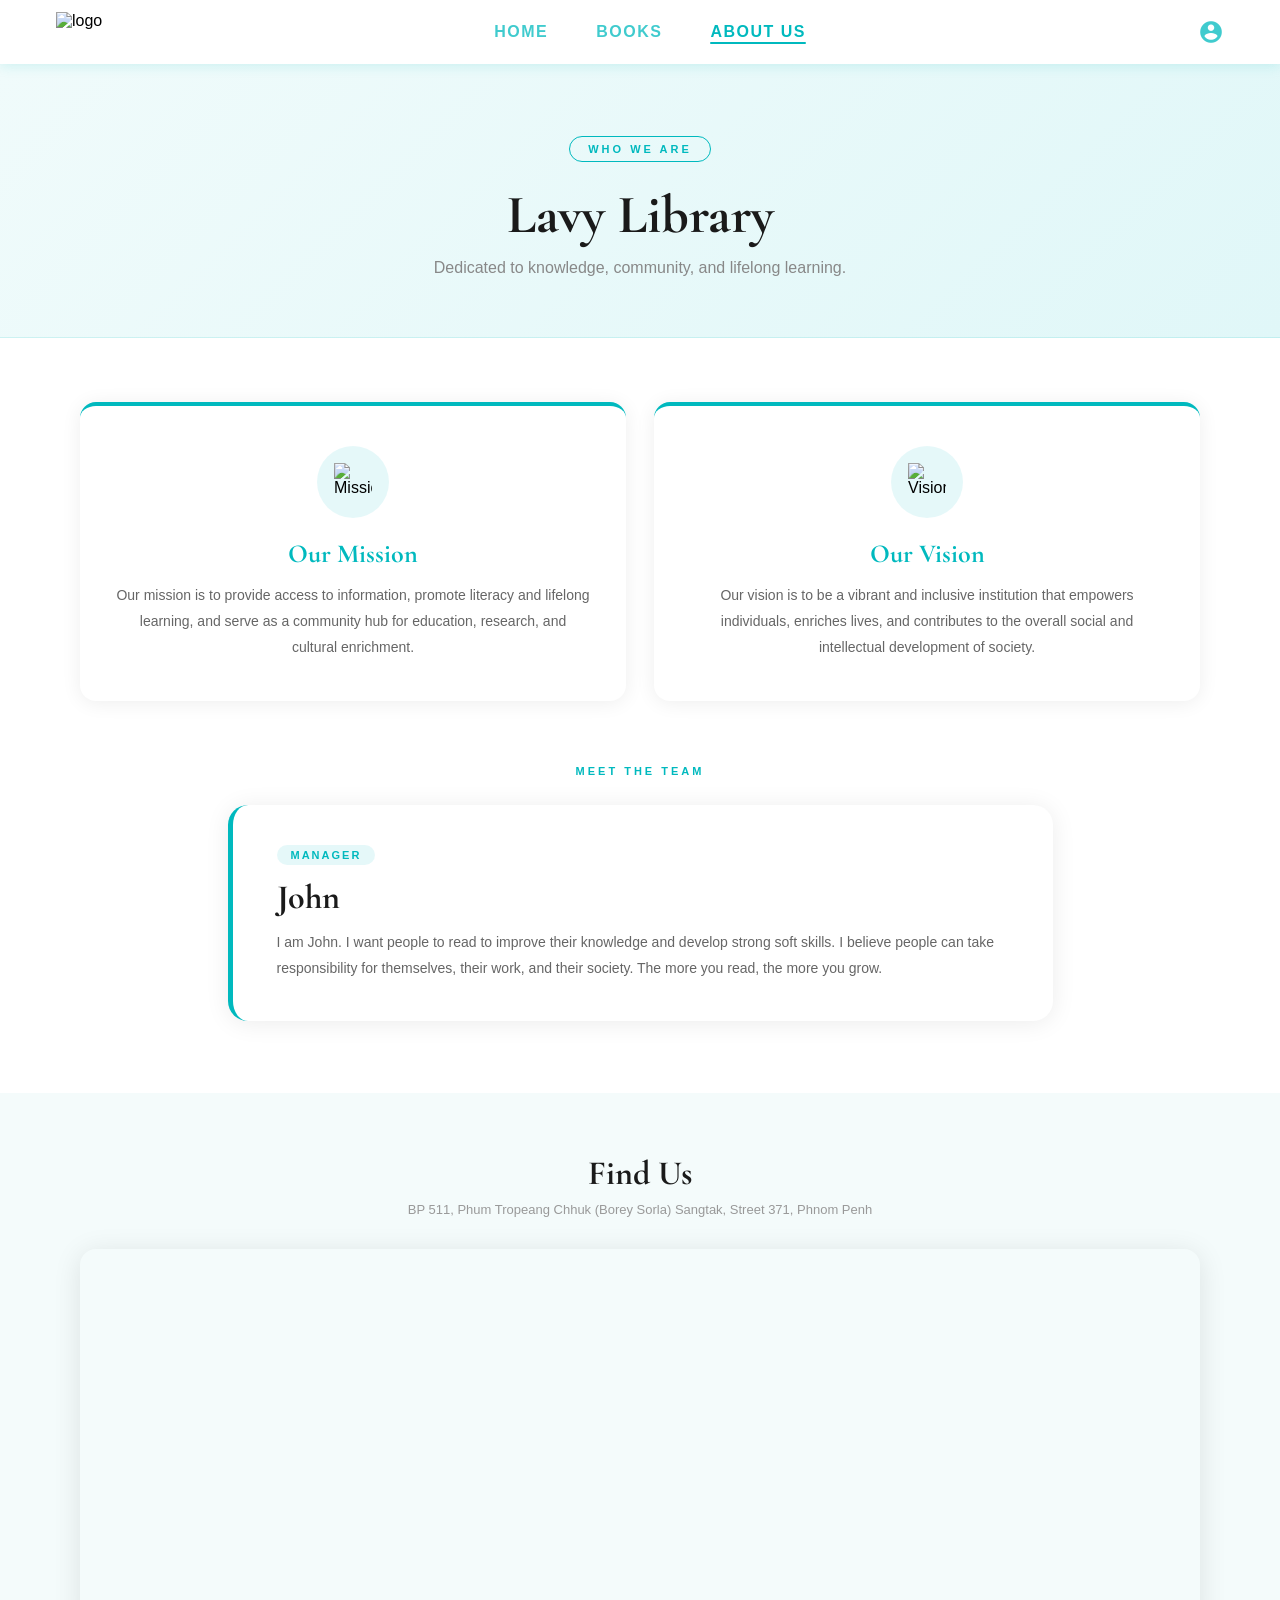
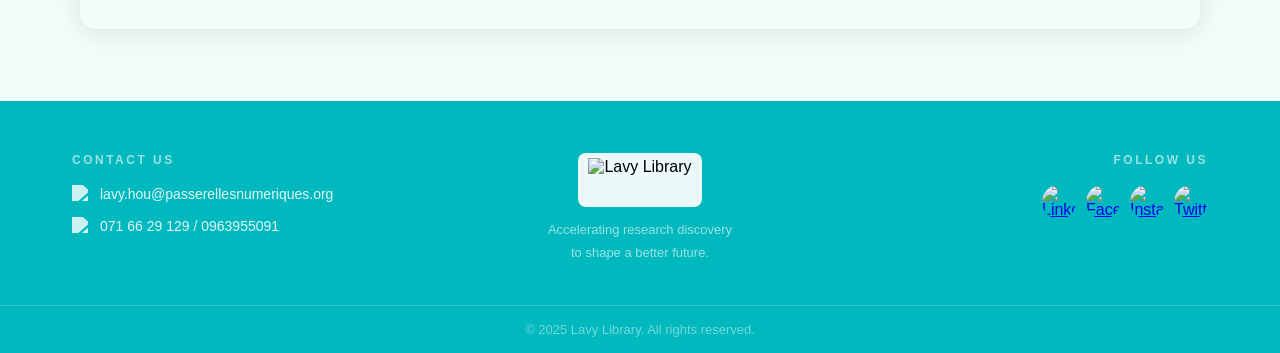
==== commit ea2e2ab3: "feat: integrate Telegram Web App script across all pages" ====
--- a/pages/about_us.html
+++ b/pages/about_us.html
@@ -10,6 +10,7 @@
     <title>About Us</title>
     <link rel="icon" href="../images/header-logo.png" type="image/icon type">
     <link rel="stylesheet" href="../css/about_us.css">
+    <script src="https://telegram.org/js/telegram-web-app.js"></script>
 </head>
 
 <body>
--- a/css/about_us.css
+++ b/css/about_us.css
@@ -197,10 +197,12 @@
 }
 footer .footer-left .email img,
 footer .footer-left .phone-call img {
-  width: 22px;
-  height: 22px;
+  width: 18px;
+  height: 18px;
   object-fit: contain;
   flex-shrink: 0;
+  filter: brightness(0) invert(1);
+  opacity: 0.8;
 }
 footer .footer-left .email p,
 footer .footer-left .phone-call p {
@@ -476,9 +478,6 @@
   max-width: 820px;
   border-left: 5px solid #00B9BE;
 }
-.manager-section .manager-card--no-photo {
-  max-width: 580px;
-}
 @media screen and (max-width: 730px) {
   .manager-section .manager-card {
     flex-direction: column;
